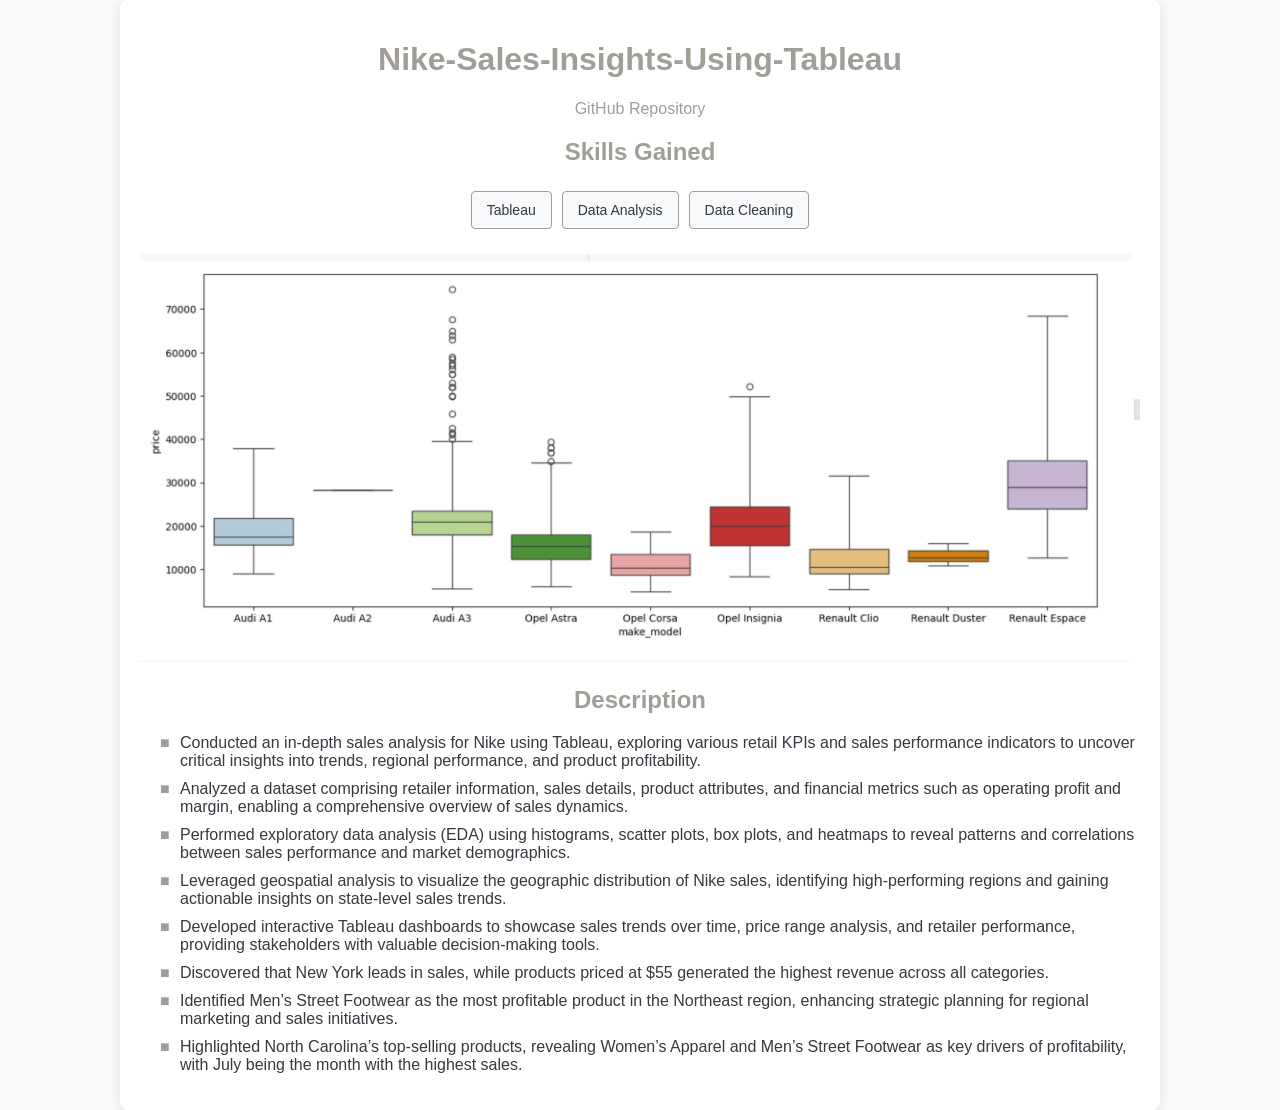
==== project3.html @ 79c18ea3 "files and img" ====
<!DOCTYPE html>
<html lang="en">
<head>
    <meta charset="UTF-8">
    <meta name="viewport" content="width=device-width, initial-scale=1.0">
    <title>Nike-Sales-Insights-Using-Tableau</title>
    <!-- <link rel="stylesheet" href="style.css"> -->
    <style>
        :root {
            --extra-light: #f8f9fa; /* Adjust this color to your preference */
            --light: #f8f9fa;
            --dark: #343a40;
            --primary: #a19e98;
            --secondary: #738ea7;
        }
        
        body {
            margin: 0;
            font-family: Arial, sans-serif;
            background-color: var(--extra-light);
            color: var(--dark);
        }
        
        .container {
            max-width: 1000px;
            margin: 0 auto;
            padding: 20px;
            background: white;
            border-radius: 8px;
            box-shadow: 0 2px 10px rgba(0, 0, 0, 0.1);
        }

        h1, h2 {
            color: var(--primary);
            text-align: center;
        }

        h2 {
            margin-top: 20px;
        }

        p {
            line-height: 1.6;
        }

        ul {
            margin-left: 20px;
            list-style-type: none; /* Remove default bullets */
            padding: 0; /* Remove padding */
            display: block; /* Ensure items stack vertically */
        }

        .point {
            position: relative;
            padding-left: 20px; /* Space for the bullet */
            margin-bottom: 10px; /* Space between points */
        }

        .point::before {
            content: "■"; /* Square bullet */
            position: absolute;
            left: 0; /* Position bullet on the left */
            color: var(--primary); /* Color of the bullet */
            font-size: 16px; /* Size of the bullet */
        }

        .github-link {
            text-align: center;
            margin-top: 20px;
        }

        a {
            color: var(--primary);
            text-decoration: none;
        }

        a:hover {
            text-decoration: underline;
        }

        .skills {
            display: flex;
            flex-wrap: wrap;
            justify-content: center;
            margin-bottom: 20px;
        }

        .skill {
            background-color: var(--light);
            border: 1px solid var(--primary);
            border-radius: 4px;
            padding: 10px 15px;
            margin: 5px;
            font-size: 14px;
        }

    </style>
</head>
<body>
    <div class="container">
        <h1>Nike-Sales-Insights-Using-Tableau</h1>
        <div class="github-link">
            <img src="https://img.icons8.com/?size=25&id=3tC9EQumUAuq&format=png&color=000000" alt="" srcset=""><a href="https://github.com/VishalAnton20/Nike-Sales-Insights-Using-Tableau" target="_blank">GitHub Repository</a>
        </div>

        <h2>Skills Gained</h2>
        <div class="skills">
            <div class="skill">Tableau</div>
            <div class="skill">Data Analysis</div>
            <div class="skill">Data Cleaning</div>
        </div>

        <img src="project8.jpg" alt="Project Image" style="width: 100%; height: auto;">


        
        <h2>Description</h2>
        <ul>
            <li class="point">Conducted an in-depth sales analysis for Nike using Tableau, exploring various retail KPIs and sales performance indicators to uncover critical insights into trends, regional performance, and product profitability.</li>
            <li class="point">Analyzed a dataset comprising retailer information, sales details, product attributes, and financial metrics such as operating profit and margin, enabling a comprehensive overview of sales dynamics.</li>
            <li class="point">Performed exploratory data analysis (EDA) using histograms, scatter plots, box plots, and heatmaps to reveal patterns and correlations between sales performance and market demographics.</li>
            <li class="point">Leveraged geospatial analysis to visualize the geographic distribution of Nike sales, identifying high-performing regions and gaining actionable insights on state-level sales trends.</li>
            <li class="point">Developed interactive Tableau dashboards to showcase sales trends over time, price range analysis, and retailer performance, providing stakeholders with valuable decision-making tools.</li>
            <li class="point">Discovered that New York leads in sales, while products priced at $55 generated the highest revenue across all categories.</li>
            <li class="point">Identified Men’s Street Footwear as the most profitable product in the Northeast region, enhancing strategic planning for regional marketing and sales initiatives.</li>
            <li class="point">Highlighted North Carolina’s top-selling products, revealing Women’s Apparel and Men’s Street Footwear as key drivers of profitability, with July being the month with the highest sales.</li>

    </div>
</body>
</html>
---- style.css ----
@import url("https://fonts.googleapis.com/css2?family=Poppins:wght@400;600;700&display=swap");

:root {
  --primary-color: #f7cc55;
  --primary-color-dark: #83c5be;
  --secondary-color: #ca8a04;
  --text-dark: #1f2937;
  --text-light: #6b7280;
  --extra-light: #83c5be;
  --max-width: 1200px;
}

i {
  color: var(--primary-color-dark);
}

* {
  padding: 0;
  margin: 0;
  box-sizing: border-box;
}

a {
  text-decoration: none;
}

body {
  font-family: "Calibri", sans-serif;
  background-color: var(--extra-light);
}

nav {
  width: 100%;
  position: fixed;
  top: 0;
  left: 0;
  background-color: #ffffff;
  z-index: 99;
}

.nav__content {
  max-width: var(--max-width);
  margin: auto;
  padding: 1rem 1rem;
  display: flex;
  align-items: center;
  justify-content: space-between;
}

nav .logo a {
  font-size: 1.5rem;
  font-weight: 600;
  /* color: rgb(134, 8, 8); */
  color: var(--primary-color);
  transition: 0.3s;
}
nav .logo a:hover {
  color: var(--primary-color-dark);
}

nav .checkbox {
  display: none;
}

nav input {
  display: none;
}
nav .checkbox i {
  font-size: 2rem;
  color: var(--primary-color);
  cursor: pointer;
}

ul {
  display: flex;
  align-items: center;
  gap: 1rem;
  list-style: none;
  transition: left 0.3s;
}

ul li a {
  padding: 0.5rem 1rem;
  border: 2px solid transparent;
  text-decoration: none;
  font-weight: 600;
  color: var(--text-dark);
  transition: 0.3s;
}

ul li a:hover {
  border-top-color: var(--primary-color-dark);
  border-bottom-color: var(--primary-color-dark);
  color: var(--primary-color);
}

.section {
  background-color: var(--extra-light);
  margin-top: 40px;
}

.section__container {
  min-height: 100vh;
  max-width: var(--max-width);
  margin: auto;
  padding: 1rem;
  display: grid;
  grid-template-columns: repeat(2, 1fr);
  gap: 4rem;
}

.content {
  display: flex;
  flex-direction: column;
  justify-content: center;
}

.subtitle {
  letter-spacing: 2px;
  color: var(--text-light);
  font-weight: 600;
  margin-bottom: 0.5rem;
}

.title {
  font-size: 2.5rem;
  font-weight: bold;
  line-height: 3rem;
  color: var(--text-dark);
  margin-bottom: 0.5rem;
}

.job{
  margin-bottom: 1rem;
  font-weight: 400;
  color: rgb(32, 31, 31);
}

.title span {
  font-weight: 600;
}

.description {
  line-height: 1.5rem;
  color: var(--text-light);
  margin-bottom: 2rem;
  font-size: 1.25rem;
  text-align: justify;
}

.action__btns {
  display: flex;
  gap: 1rem;
}

.action__btns button {
  font-size: 1rem;
  font-weight: 600;
  letter-spacing: 2px;
  padding: 1rem 2rem;
  outline: none;
  border: 2px solid var(--primary-color);
  border-radius: 10px;
  transition: 0.3s;
  cursor: pointer;
}

.hire__me {
  background-color: var(--primary-color);
  color: #ffffff;
}

.hire__me:hover {
  background-color: var(--primary-color-dark);
}

.portfolio {
  color: var(--primary-color);
}

.portfolio:hover {
  background-color: var(--primary-color-dark);
  color: #ffffff;
}

.image {
  display: grid;
  place-items: center;
}

.image img {
  width: min(25rem, 70%);
  border-radius: 5%;
}

@media (width < 750px) {
  nav .checkbox {
    display: block;
  }

  ul {
    position: absolute;
    width: 100%;
    height: calc(100vh - 85px);
    left: -100%;
    top: 85px;
    background-color: var(--extra-light);
    flex-direction: column;
    justify-content: center;
    gap: 3rem;
  }

  nav #check:checked ~ ul {
    left: 0;
  }

  ul li a {
    font-size: 1.25rem;
  }

  .section__container {
    padding: 10rem 1rem 5rem 1rem;
    text-align: center;
    grid-template-columns: repeat(1, 1fr);
  }

  .image {
    grid-area: 1/1/2/2;
  }

  .action__btns {
    margin: auto;
  }
}

/* Skill section container */
.skills__section {
  background-color: var(--extra-light);
  padding: 2rem;
}

.skills__container {
  max-width: var(--max-width);
  margin: 0 auto;
}

.skills__container h2 {
  text-align: center;
  color: var(--primary-color);
  margin-bottom: 2rem;
  font-size: 2.5em;
}

/* Row container to align three skill boxes in one row */
.skills__row {
  display: flex;
  justify-content: space-between; /* Spreads the skill boxes evenly */
  gap: 2rem; /* Adds space between skill boxes */
  margin-bottom: 2rem; /* Adds space between rows */
}

/* Skill box for each section */
.skill__box {
  background-color: #ffffff;
  border: 2px solid var(--primary-color);
  border-radius: 10px;
  padding: 2rem;
  flex: 1;
  box-shadow: 0px 4px 8px rgba(0, 0, 0, 0.1);
}

.skill__box h3 {
  margin-bottom: 1rem;
  color: var(--primary-color-dark);
  font-size: 1.5em;
}

/* Grid layout for skills in each section */
.skills__grid {
  display: flex;
  flex-wrap: wrap; /* Allows skills to wrap onto the next line if necessary */
  gap: 0.5rem;
}

.skills__grid span {
  font-size: 1.2em;
}

.skill__item {
  background-color: var(--extra-light);
  border: 1px solid var(--primary-color-dark);
  padding: 0.5rem 1rem;
  border-radius: 5px;
  text-align: center;
  color: var(--text-dark);
  min-width: 100px; /* Ensures small boxes */
  transition: 0.3s;
}

/* Hover effect for skill items */
.skill__item:hover {
  background-color: var(--primary-color);
  color: #ffffff;
  cursor: pointer;
}

/* Responsive adjustments */
@media (max-width: 750px) {
  .skills__row {
    flex-direction: column; /* Stacks the skill boxes on smaller screens */
  }

  .skill__box {
    margin-bottom: 1rem;
  }

  .skills__grid {
    gap: 1rem;
  }

  .skill__item {
    min-width: 80px;
  }
}

body {
  --primary-color: #BA160C;
  --primary-color-dark: #BA160C;
  --secondary-color: #FF7518;
  --text-dark: #1f2937;
  --text-light: #6b7280;
  --extra-light: #FFEFD5;
  background-color: #FFEFD5;
}

/* Experience Section Styles */
.experience-section {
  background-color: #FFEFD5; /* Background color */
  padding: 50px 0;
  font-size: 1.75em;
  margin-bottom: 2rem;
  text-align: center;
  color: var(--primary-color);
  justify-content: space-between;
}

.timeline {
  display: flex;
  flex-direction: column;
  align-items: center;
}

.timeline-item {
  background-color: #ffffff; /* Box background color */
  /*border: 1px solid #ddd; /* Box border */
  border: 1px solid var(--primary-color-dark);
  border-radius: 40px; /* Rounded corners */
  box-shadow: 0 2px 5px rgba(0, 0, 0, 0.1); /* Subtle shadow */
  margin: 20px auto; /* Margin for spacing between boxes */
  padding: 20px; /* Internal padding */
  width: 100%; /* Increased width for the box */
  max-width: 800px; /* Maximum width for the box */
}

.icon img {
  width: 70px; /* Icon image width */
  height: auto; /* Maintain aspect ratio */
  border-radius: 100%; /* Circular image */
}

.timeline-content {
  text-align: left; /* Align text to the left */
}

h3 {
  font-size: 24px; /* Title font size */
  font-weight: bold; /* Bold title */
  margin-bottom: 10px; /* Spacing below title */
}

h4 {
  font-size: 18px; /* Company name font size */
  color: #666; /* Company name color */
  margin-bottom: 5px; /* Spacing below company name */
}

h5 {
  font-size: 16px; /* Job type font size */
  color: #999; /* Job type color */
  margin-bottom: 5px; /* Spacing below job type */
}

.date {
  font-size: 14px; /* Date font size */
  color: #999; /* Date color */
  margin-bottom: 10px; /* Spacing below date */
}

p {
  font-size: 16px; /* Description font size */
  line-height: 1.5; /* Line height for better readability */
  color: #333; /* Description color */
  margin-bottom: 15px; /* Spacing below description */
}

.skills {
  list-style-type: none; /* Remove bullet points */
  padding: 0; /* Remove padding */
  display: flex; /* Use flexbox for layout */
  flex-wrap: wrap; /* Allow skills to wrap */
  gap: 10px; /* Space between skill boxes */
  margin-top: 10px; /* Space above skills list */
}

.skill-box {
  background-color: #e6e6e6; /* Background color for skill boxes */
  border-radius: 5px; /* Rounded corners */
  padding: 5px 10px; /* Padding for skill boxes */
  font-size: 14px; /* Font size for skills */
  color: #333; /* Font color for skills */
}

/* Optional: Responsive design */
@media (max-width: 768px) {
  .timeline-item {
    width: 100%; /* Adjust width for smaller screens */
  }

  h3 {
    font-size: 20px; /* Adjust title font size for smaller screens */
  }

  h4 {
    font-size: 16px; /* Adjust company name font size for smaller screens */
  }

  .date {
    font-size: 12px; /* Adjust duration font size for smaller screens */
  }

  p {
    font-size: 14px; /* Adjust description font size for smaller screens */
  }
}

.projects-section {
  /* background-color: #f0f0f0; Same as your skills and home section */
  background-color: var(--extra-light);
  padding: 40px 20px;
  text-align: center;
}

.projects-section h2 {
  font-size: 2.5em;
  margin-bottom: 2rem;
  text-align: center;
  color: var(--primary-color);
}

.projects-container {
  display: flex;
  flex-wrap: wrap;
  justify-content: center;
  gap: 20px; /* Space between the boxes */
}

.project-box {
  background-color: #fff; /* White background for project boxes */
  border: 1px solid #ccc; /* Border around boxes */
  border: 1px solid var(--primary-color-dark);
  border-radius: 8px; /* Rounded corners */
  width: 420px; /* Increased width for larger boxes */
  height: 300px; /* Set a height to ensure consistent size */
  box-shadow: 0 2px 5px rgba(0, 0, 0, 0.1); /* Subtle shadow */
  transition: transform 0.3s; /* Smooth hover effect */
  text-decoration: none;
  display: flex; /* Use flexbox to center the text */
  flex-direction: column; /* Stack elements vertically */
  align-items: center; /* Center items horizontally */
  justify-content: flex-start; /* Align items at the top */
}

.project-box img {
  width: 100%; /* Make image responsive */
  height: 180px; /* Fixed height for images */
  border-top-left-radius: 8px;
  border-top-right-radius: 8px;
}

.project-box h3 {
  padding: 15px;
  font-size: 1.2em;
  color: #333; /* Dark text color */
}

.project-box:hover {
  transform: scale(1.05); /* Scale effect on hover */
}

.education-section {
  background-color: var(--extra-light);
  padding: 2rem;
}

.education-container {
  max-width: var(--max-width);
  margin: auto;
}

.education-container h2 {
  text-align: center;
  color: var(--primary-color);
  margin-bottom: 1.5rem;
  font-size: 2.5em;
}

.education-item {
  background-color: #ffffff;
  border: 2px solid var(--primary-color);
  border-radius: 10px;
  padding: 1.5rem;
  margin-bottom: 2rem;
  box-shadow: 0px 4px 8px rgba(0, 0, 0, 0.1);
}

.education-item h3 {
  margin-bottom: 0.5rem;
  color: var(--primary-color-dark);
  font-size: 1.8em;
}

.education-item p {
  margin: 0.5rem 0;
  color: var(--text-dark);
  text-align: right;
}

.education-item ul {
  margin: 0.5rem 0;
  padding-left: 20px;
  color: var(--text-light);
}

.education-item ul li {
  margin: 0.2rem 0;
}

.coursework-container {
  display: flex;
  flex-wrap: wrap;
  gap: 1rem; /* Space between boxes */
  margin-top: 0.5rem; /* Space above coursework box */
}

.coursework-item {
  background-color: var(--extra-light);
  border: 1px solid var(--primary-color-dark);
  color: var(--text-dark);
  padding: 0.5rem 1rem;
  border-radius: 5px;
  flex: 1 1 calc(30% - 1rem); /* Adjust width as necessary */
  text-align: center;
  box-shadow: 0px 2px 4px rgba(0, 0, 0, 0.2);
  transition: transform 0.2s; /* Smooth hover effect */
}

.coursework-item:hover {
  transform: translateY(-2px); /* Lift effect on hover */
}

#contact {
  display: flex;
  flex-direction: column; /* Stack elements vertically */
  align-items: center; /* Center align items */
}

.contact-buttons {
  display: flex;
  gap: 1rem; /* Space between buttons */
  margin-top: 1rem; /* Space above buttons */
}

.contact-button {
  background-color: var(--primary-color);
  color: white;
  padding: 0.75rem 1.5rem;
  border-radius: 5px;
  text-decoration: none;
  font-weight: bold;
  text-align: center;
  transition: background-color 0.3s, transform 0.2s; /* Smooth transition effects */
}

.contact-button:hover {
  background-color: var(
    --primary-color-dark
  ); /* Change this to your preferred hover color */
  transform: translateY(-2px); /* Lift effect on hover */
}

.skills__section,
.experience-section,
.projects-section,
#education,
#contact {
  padding-top: 80px; /* Adjust this value based on your nav height */
  margin-top: -80px; /* Same as padding to counteract the space added */
}
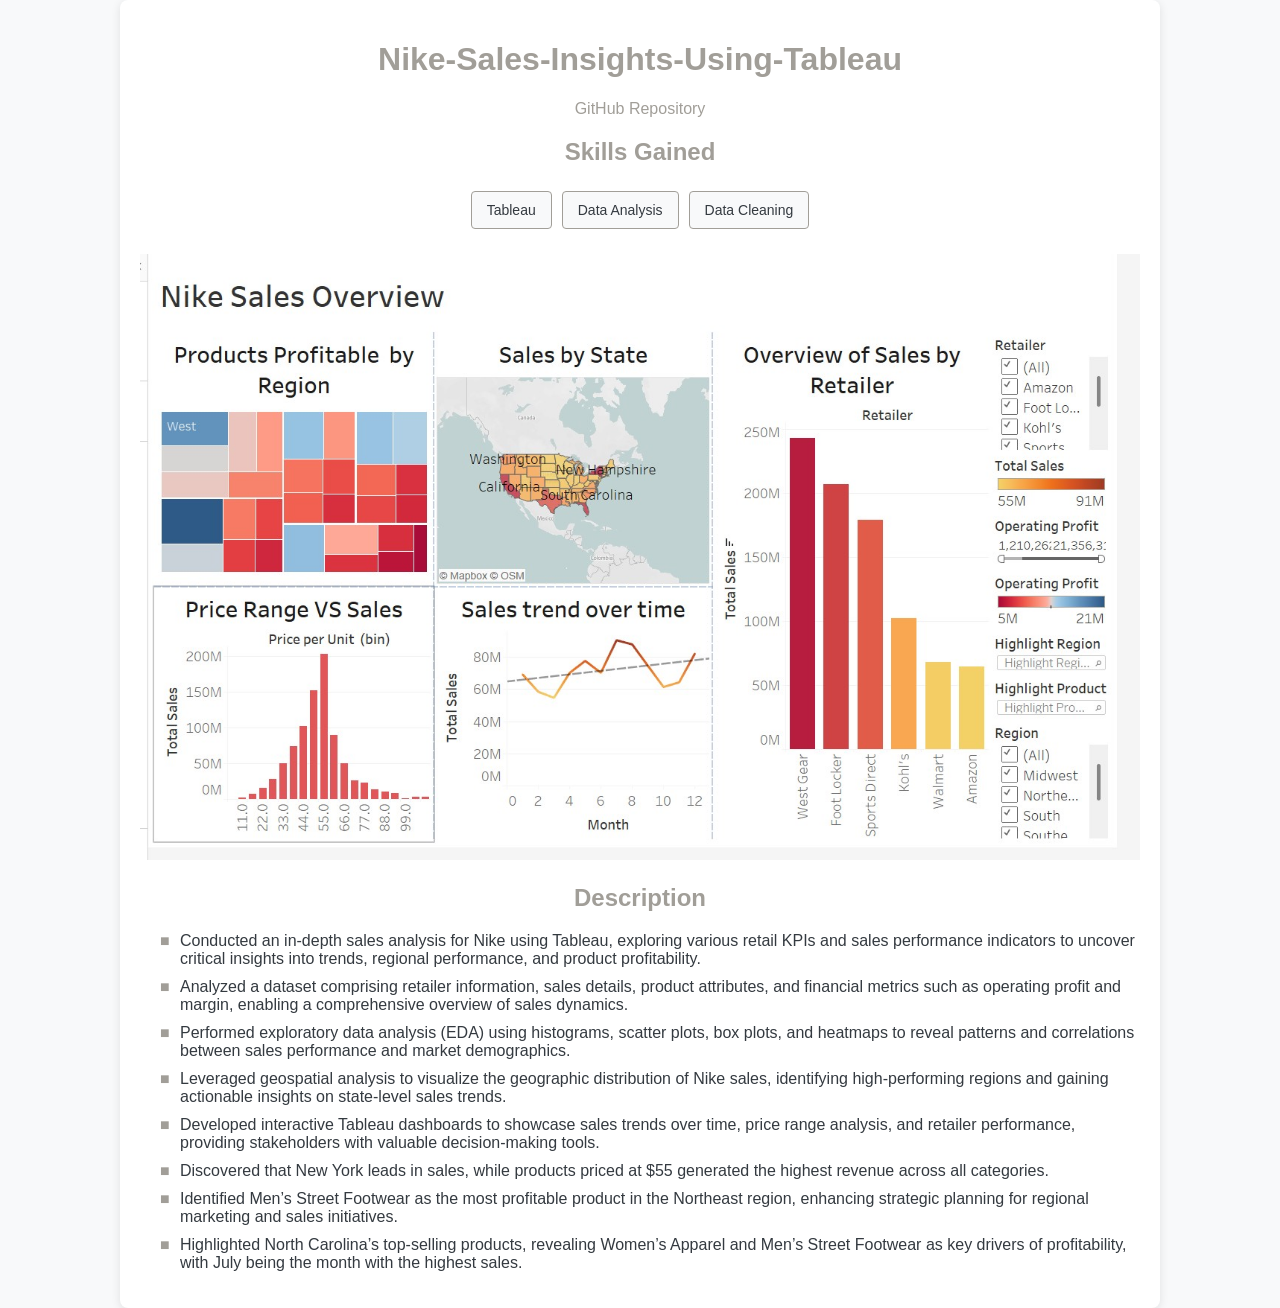
==== commit 529e4e19: "Update project3.html" ====
--- a/project3.html
+++ b/project3.html
@@ -110,7 +110,7 @@
             <div class="skill">Data Cleaning</div>
         </div>
 
-        <img src="project8.jpg" alt="Project Image" style="width: 100%; height: auto;">
+        <img src="project3.jpg" alt="Project Image" style="width: 100%; height: auto;">
 
 
         
